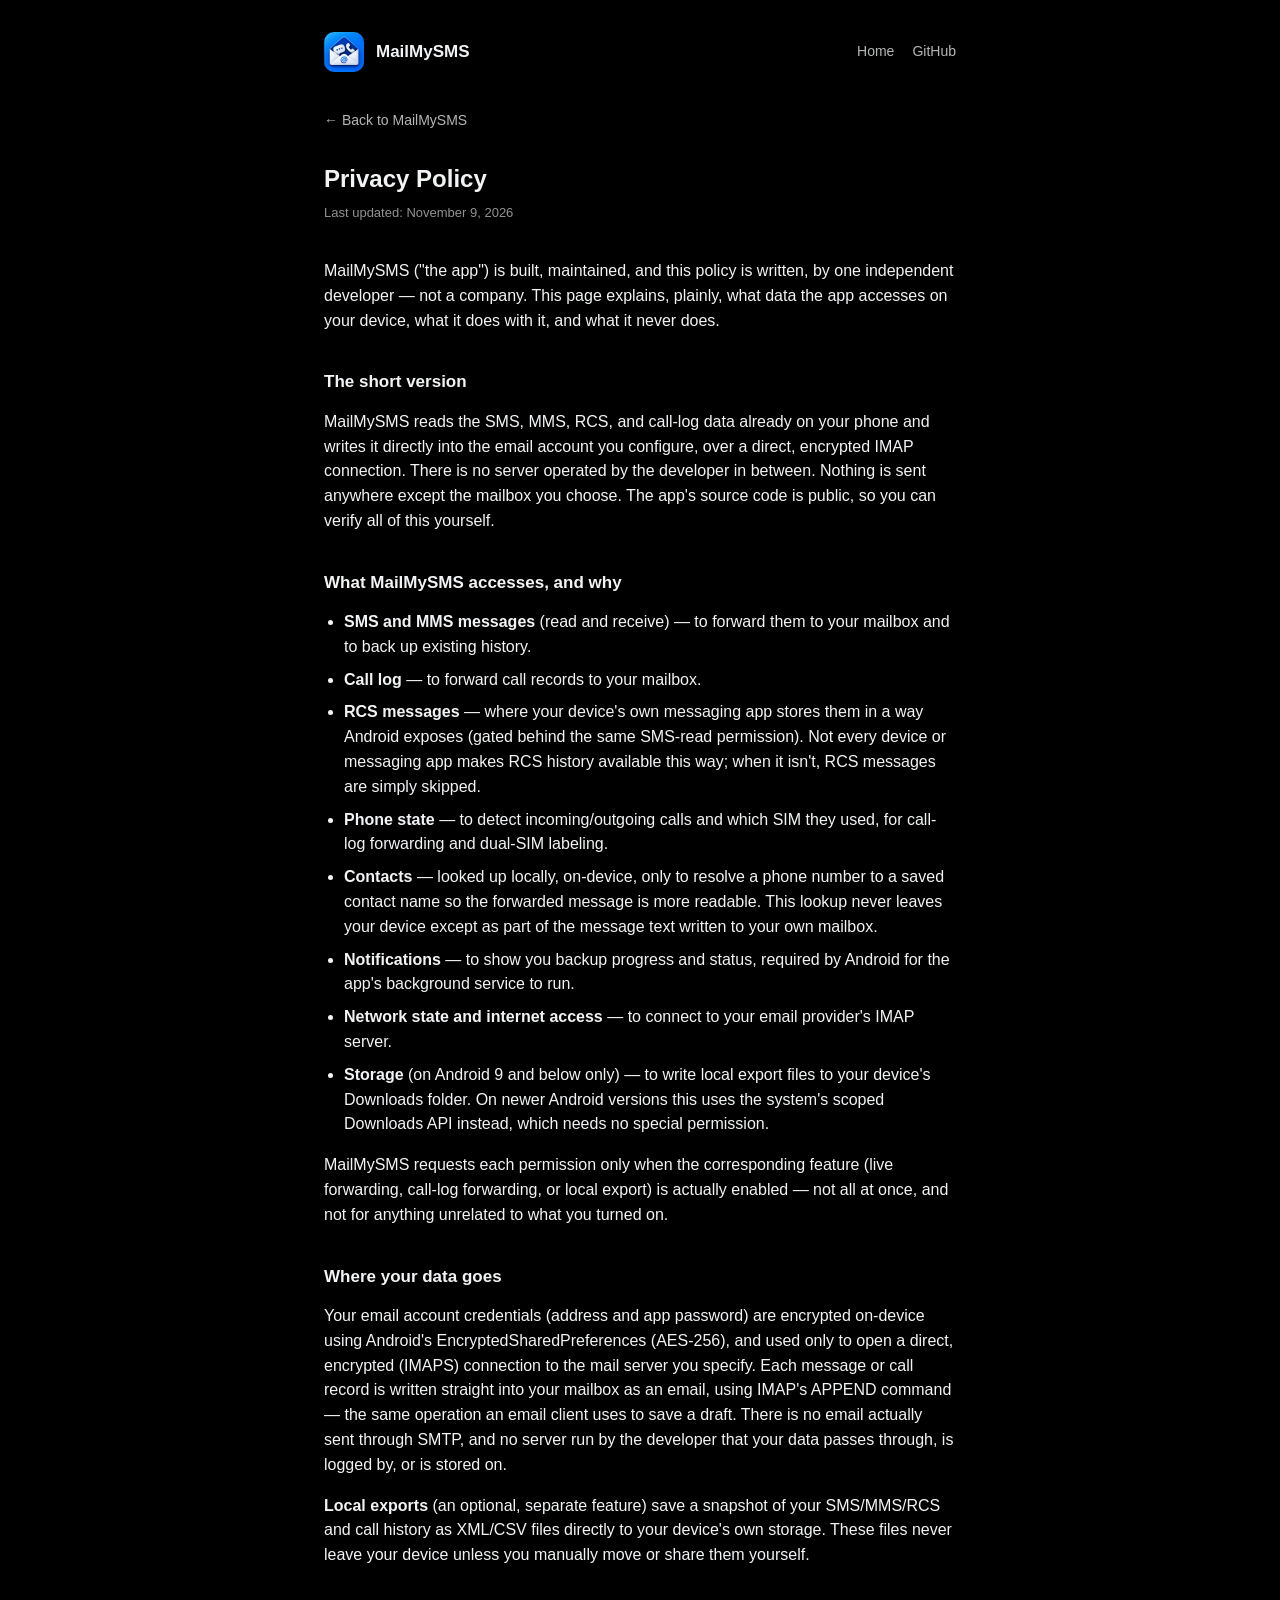
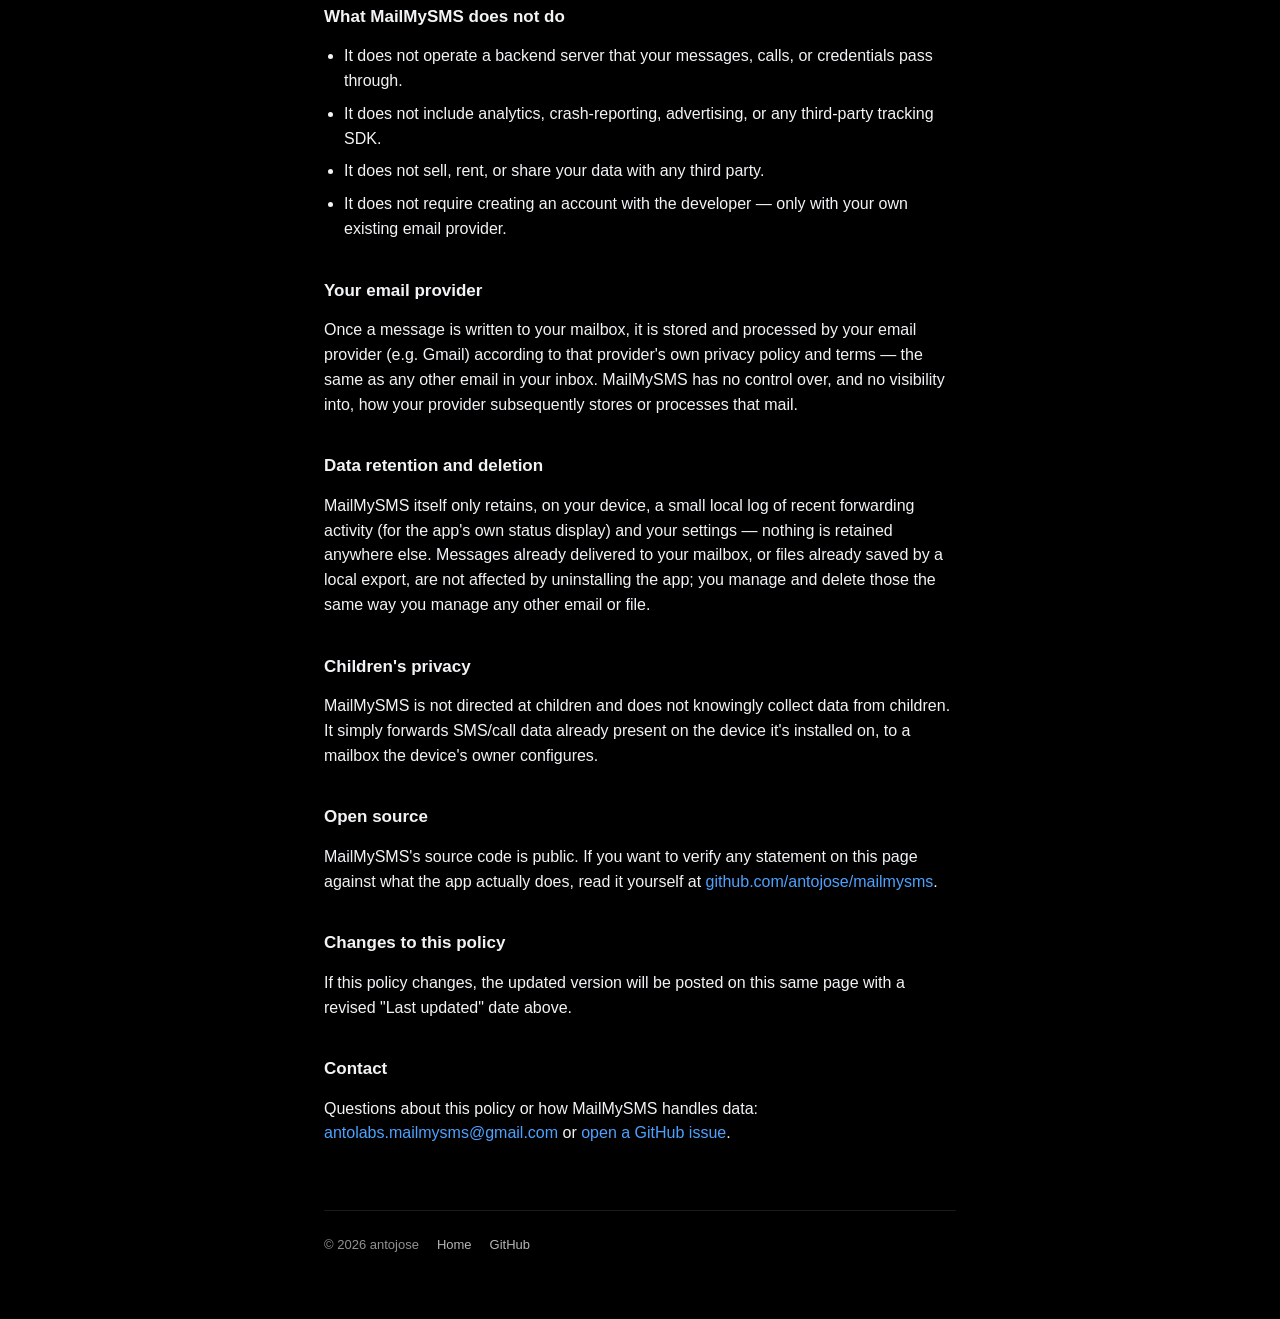
==== docs/privacy.html @ 64d9e7b8 "Add mailmysms.app website (landing page + privacy policy) Static site in docs/ for GitHub Pages, cus" ====
<!doctype html>
<html lang="en">
<head>
  <meta charset="utf-8">
  <meta name="viewport" content="width=device-width, initial-scale=1">
  <title>Privacy Policy — MailMySMS</title>
  <meta name="description" content="MailMySMS privacy policy: what data the app accesses, why, and exactly where it goes.">
  <link rel="icon" type="image/png" href="assets/img/favicon.png">
  <link rel="stylesheet" href="assets/css/style.css">
</head>
<body>
  <div class="wrap policy">
    <header class="site">
      <img src="assets/img/logo.png" alt="MailMySMS">
      <span class="wordmark">MailMySMS</span>
      <nav>
        <a href="index.html">Home</a>
        <a href="https://github.com/antojose/mailmysms">GitHub</a>
      </nav>
    </header>

    <a class="back-link" href="index.html">&larr; Back to MailMySMS</a>

    <h1>Privacy Policy</h1>
    <p class="updated">Last updated: November 9, 2026</p>

    <p>MailMySMS ("the app") is built, maintained, and this policy is written, by one independent developer — not a company. This page explains, plainly, what data the app accesses on your device, what it does with it, and what it never does.</p>

    <h2>The short version</h2>
    <p>MailMySMS reads the SMS, MMS, RCS, and call-log data already on your phone and writes it directly into the email account you configure, over a direct, encrypted IMAP connection. There is no server operated by the developer in between. Nothing is sent anywhere except the mailbox you choose. The app's source code is public, so you can verify all of this yourself.</p>

    <h2>What MailMySMS accesses, and why</h2>
    <ul>
      <li><strong>SMS and MMS messages</strong> (read and receive) — to forward them to your mailbox and to back up existing history.</li>
      <li><strong>Call log</strong> — to forward call records to your mailbox.</li>
      <li><strong>RCS messages</strong> — where your device's own messaging app stores them in a way Android exposes (gated behind the same SMS-read permission). Not every device or messaging app makes RCS history available this way; when it isn't, RCS messages are simply skipped.</li>
      <li><strong>Phone state</strong> — to detect incoming/outgoing calls and which SIM they used, for call-log forwarding and dual-SIM labeling.</li>
      <li><strong>Contacts</strong> — looked up locally, on-device, only to resolve a phone number to a saved contact name so the forwarded message is more readable. This lookup never leaves your device except as part of the message text written to your own mailbox.</li>
      <li><strong>Notifications</strong> — to show you backup progress and status, required by Android for the app's background service to run.</li>
      <li><strong>Network state and internet access</strong> — to connect to your email provider's IMAP server.</li>
      <li><strong>Storage</strong> (on Android 9 and below only) — to write local export files to your device's Downloads folder. On newer Android versions this uses the system's scoped Downloads API instead, which needs no special permission.</li>
    </ul>
    <p>MailMySMS requests each permission only when the corresponding feature (live forwarding, call-log forwarding, or local export) is actually enabled — not all at once, and not for anything unrelated to what you turned on.</p>

    <h2>Where your data goes</h2>
    <p>Your email account credentials (address and app password) are encrypted on-device using Android's EncryptedSharedPreferences (AES-256), and used only to open a direct, encrypted (IMAPS) connection to the mail server you specify. Each message or call record is written straight into your mailbox as an email, using IMAP's APPEND command — the same operation an email client uses to save a draft. There is no email actually sent through SMTP, and no server run by the developer that your data passes through, is logged by, or is stored on.</p>
    <p><strong>Local exports</strong> (an optional, separate feature) save a snapshot of your SMS/MMS/RCS and call history as XML/CSV files directly to your device's own storage. These files never leave your device unless you manually move or share them yourself.</p>

    <h2>What MailMySMS does not do</h2>
    <ul>
      <li>It does not operate a backend server that your messages, calls, or credentials pass through.</li>
      <li>It does not include analytics, crash-reporting, advertising, or any third-party tracking SDK.</li>
      <li>It does not sell, rent, or share your data with any third party.</li>
      <li>It does not require creating an account with the developer — only with your own existing email provider.</li>
    </ul>

    <h2>Your email provider</h2>
    <p>Once a message is written to your mailbox, it is stored and processed by your email provider (e.g. Gmail) according to that provider's own privacy policy and terms — the same as any other email in your inbox. MailMySMS has no control over, and no visibility into, how your provider subsequently stores or processes that mail.</p>

    <h2>Data retention and deletion</h2>
    <p>MailMySMS itself only retains, on your device, a small local log of recent forwarding activity (for the app's own status display) and your settings — nothing is retained anywhere else. Messages already delivered to your mailbox, or files already saved by a local export, are not affected by uninstalling the app; you manage and delete those the same way you manage any other email or file.</p>

    <h2>Children's privacy</h2>
    <p>MailMySMS is not directed at children and does not knowingly collect data from children. It simply forwards SMS/call data already present on the device it's installed on, to a mailbox the device's owner configures.</p>

    <h2>Open source</h2>
    <p>MailMySMS's source code is public. If you want to verify any statement on this page against what the app actually does, read it yourself at <a href="https://github.com/antojose/mailmysms">github.com/antojose/mailmysms</a>.</p>

    <h2>Changes to this policy</h2>
    <p>If this policy changes, the updated version will be posted on this same page with a revised "Last updated" date above.</p>

    <h2>Contact</h2>
    <p>Questions about this policy or how MailMySMS handles data: <a href="mailto:antolabs.mailmysms@gmail.com">antolabs.mailmysms@gmail.com</a> or <a href="https://github.com/antojose/mailmysms/issues/new">open a GitHub issue</a>.</p>

    <footer class="site">
      <span>&copy; <span id="year"></span> antojose</span>
      <a href="index.html">Home</a>
      <a href="https://github.com/antojose/mailmysms">GitHub</a>
      <span class="spacer"></span>
    </footer>
  </div>
  <script>document.getElementById('year').textContent = new Date().getFullYear();</script>
</body>
</html>
---- docs/assets/css/style.css ----
:root {
  --bg: #000000;
  --card-bg: rgba(33, 150, 243, 0.12);
  --card-border: rgba(255, 255, 255, 0.06);
  --text: #f2f3f5;
  --text-dim: rgba(242, 243, 245, 0.75);
  --text-dimmer: rgba(242, 243, 245, 0.6);
  --accent: #4da2ff;
  --accent-on: #04121f;
  --rule: rgba(255, 255, 255, 0.1);
  --max-width: 680px;
}

* {
  box-sizing: border-box;
}

html {
  -webkit-text-size-adjust: 100%;
}

body {
  margin: 0;
  background: var(--bg);
  color: var(--text);
  font-family: -apple-system, BlinkMacSystemFont, "Segoe UI", Roboto, Helvetica, Arial, sans-serif;
  line-height: 1.55;
}

.wrap {
  max-width: var(--max-width);
  margin: 0 auto;
  padding: 32px 24px 64px;
}

a {
  color: var(--accent);
  text-decoration: none;
}

a:hover {
  text-decoration: underline;
}

header.site {
  display: flex;
  align-items: center;
  gap: 12px;
  margin-bottom: 36px;
}

header.site img {
  width: 40px;
  height: 40px;
  border-radius: 10px;
  flex-shrink: 0;
}

header.site .wordmark {
  font-size: 17px;
  font-weight: 700;
}

header.site nav {
  margin-left: auto;
  display: flex;
  gap: 18px;
  font-size: 14px;
}

header.site nav a {
  color: var(--text-dim);
}

.hero {
  text-align: center;
  padding: 24px 0 8px;
}

.hero img.logo {
  width: 84px;
  height: 84px;
  border-radius: 20px;
  margin-bottom: 20px;
}

.hero h1 {
  font-size: 26px;
  line-height: 1.3;
  margin: 0 0 12px;
}

.hero p.tagline {
  font-size: 16px;
  color: var(--text-dim);
  margin: 0 auto 28px;
  max-width: 480px;
}

.cta-row {
  display: flex;
  flex-wrap: wrap;
  gap: 10px;
  justify-content: center;
  margin-bottom: 8px;
}

.btn {
  display: inline-flex;
  align-items: center;
  justify-content: center;
  padding: 12px 20px;
  border-radius: 24px;
  font-size: 15px;
  font-weight: 600;
  border: 1px solid transparent;
  cursor: pointer;
}

.btn-primary {
  background: var(--accent);
  color: var(--accent-on);
}

.btn-outline {
  background: transparent;
  border-color: rgba(255, 255, 255, 0.25);
  color: var(--text);
}

.btn-outline:hover,
.btn-primary:hover {
  text-decoration: none;
  filter: brightness(1.08);
}

section {
  margin-top: 48px;
}

h2 {
  font-size: 18px;
  margin: 0 0 14px;
}

h2.section-title {
  font-size: 13px;
  text-transform: uppercase;
  letter-spacing: 0.06em;
  color: var(--text-dimmer);
  margin-bottom: 18px;
}

p {
  margin: 0 0 16px;
}

.card {
  background: var(--card-bg);
  border: 1px solid var(--card-border);
  border-radius: 16px;
  padding: 20px;
}

.tagline-emphasis {
  font-weight: 700;
}

footer.site {
  margin-top: 64px;
  padding-top: 24px;
  border-top: 1px solid var(--rule);
  font-size: 13px;
  color: var(--text-dimmer);
  display: flex;
  flex-wrap: wrap;
  gap: 8px 18px;
  align-items: center;
}

footer.site a {
  color: var(--text-dim);
}

footer.site .spacer {
  flex: 1;
}

/* Privacy policy page */
.policy h1 {
  font-size: 24px;
  margin: 0 0 6px;
}

.policy .updated {
  color: var(--text-dimmer);
  font-size: 13px;
  margin-bottom: 36px;
}

.policy h2 {
  font-size: 17px;
  margin-top: 36px;
}

.policy ul {
  margin: 0 0 16px;
  padding-left: 20px;
}

.policy li {
  margin-bottom: 8px;
}

.back-link {
  display: inline-block;
  margin-bottom: 28px;
  font-size: 14px;
  color: var(--text-dim);
}

@media (max-width: 420px) {
  .hero h1 {
    font-size: 22px;
  }
  .cta-row {
    flex-direction: column;
  }
  .btn {
    width: 100%;
  }
}
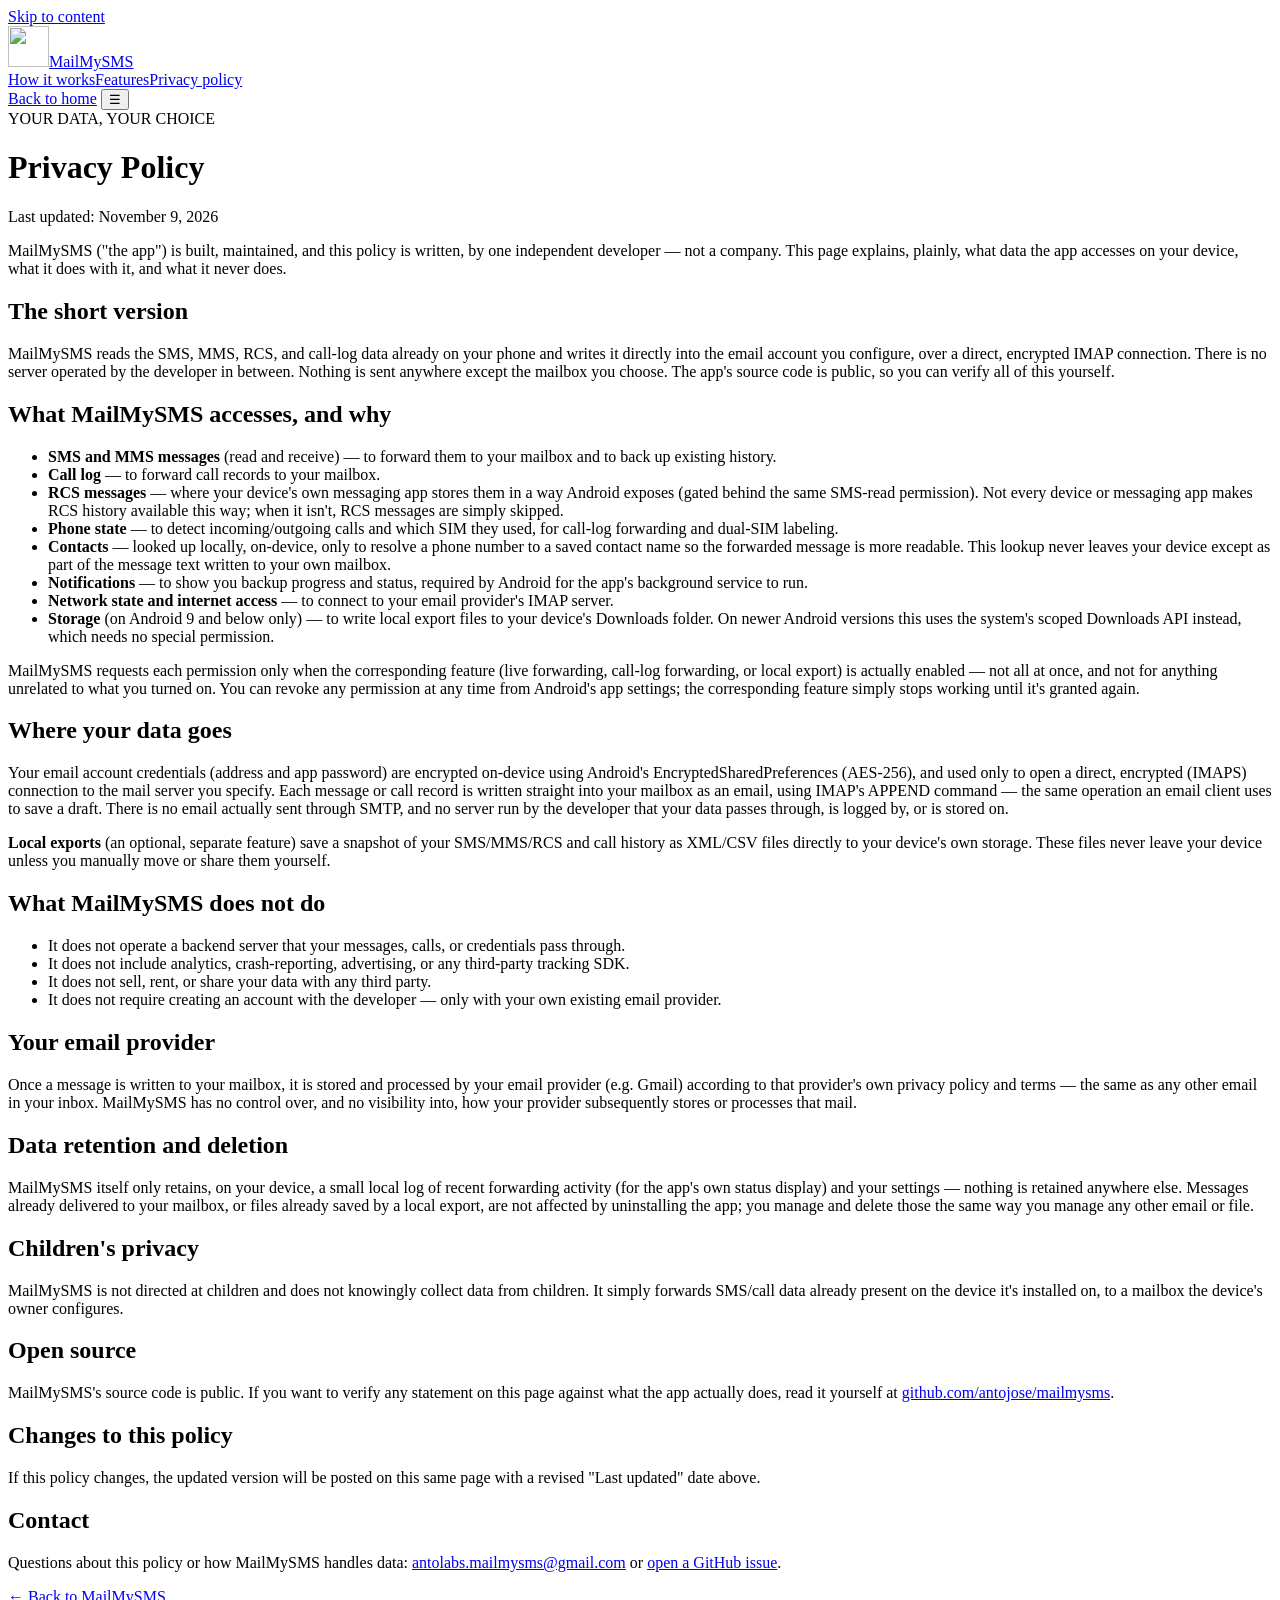
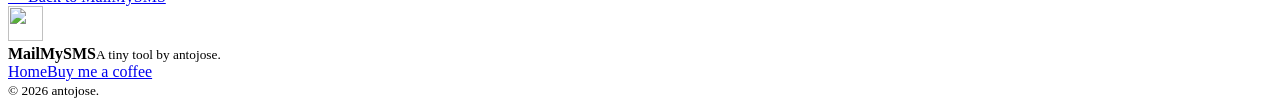
==== commit bcfcfa82: "Rebuild mailmysms.app site, merging in a ChatGPT-drafted design pass The user asked a separate ChatG" ====
--- a/docs/privacy.html
+++ b/docs/privacy.html
@@ -3,26 +3,30 @@
 <head>
   <meta charset="utf-8">
   <meta name="viewport" content="width=device-width, initial-scale=1">
+  <meta name="theme-color" content="#0c111b">
+  <meta name="description" content="MailMySMS privacy policy: what data the app accesses, why, and exactly where it goes.">
+  <link rel="canonical" href="https://mailmysms.app/privacy">
+  <link rel="icon" href="/assets/favicon.png" type="image/png">
+  <link rel="stylesheet" href="/styles.css">
+  <script src="/site.js" defer></script>
   <title>Privacy Policy — MailMySMS</title>
-  <meta name="description" content="MailMySMS privacy policy: what data the app accesses, why, and exactly where it goes.">
-  <link rel="icon" type="image/png" href="assets/img/favicon.png">
-  <link rel="stylesheet" href="assets/css/style.css">
 </head>
 <body>
-  <div class="wrap policy">
-    <header class="site">
-      <img src="assets/img/logo.png" alt="MailMySMS">
-      <span class="wordmark">MailMySMS</span>
-      <nav>
-        <a href="index.html">Home</a>
-        <a href="https://github.com/antojose/mailmysms">GitHub</a>
-      </nav>
-    </header>
+  <a class="skip" href="#main">Skip to content</a>
+  <header class="site-header">
+    <nav class="wrap nav" aria-label="Main navigation">
+      <a class="brand" href="/" aria-label="MailMySMS home"><img src="/assets/mailmysms-icon.webp" alt="" width="41" height="41"><span>MailMySMS</span></a>
+      <div class="nav-links"><a href="/#how">How it works</a><a href="/#features">Features</a><a href="/privacy" aria-current="page">Privacy policy</a></div>
+      <a class="nav-cta" href="/">Back to home</a>
+      <button class="menu-toggle" aria-expanded="false" aria-controls="mobile-menu" aria-label="Toggle menu">☰</button>
+    </nav>
+    <div class="mobile-menu" id="mobile-menu" hidden><a href="/">Home</a><a href="/#features">Features</a><a href="/privacy">Privacy policy</a></div>
+  </header>
 
-    <a class="back-link" href="index.html">&larr; Back to MailMySMS</a>
-
+  <main id="main" class="document wrap">
+    <span class="kicker">YOUR DATA, YOUR CHOICE</span>
     <h1>Privacy Policy</h1>
-    <p class="updated">Last updated: November 9, 2026</p>
+    <p class="meta">Last updated: November 9, 2026</p>
 
     <p>MailMySMS ("the app") is built, maintained, and this policy is written, by one independent developer — not a company. This page explains, plainly, what data the app accesses on your device, what it does with it, and what it never does.</p>
 
@@ -40,7 +44,7 @@
       <li><strong>Network state and internet access</strong> — to connect to your email provider's IMAP server.</li>
       <li><strong>Storage</strong> (on Android 9 and below only) — to write local export files to your device's Downloads folder. On newer Android versions this uses the system's scoped Downloads API instead, which needs no special permission.</li>
     </ul>
-    <p>MailMySMS requests each permission only when the corresponding feature (live forwarding, call-log forwarding, or local export) is actually enabled — not all at once, and not for anything unrelated to what you turned on.</p>
+    <p>MailMySMS requests each permission only when the corresponding feature (live forwarding, call-log forwarding, or local export) is actually enabled — not all at once, and not for anything unrelated to what you turned on. You can revoke any permission at any time from Android's app settings; the corresponding feature simply stops working until it's granted again.</p>
 
     <h2>Where your data goes</h2>
     <p>Your email account credentials (address and app password) are encrypted on-device using Android's EncryptedSharedPreferences (AES-256), and used only to open a direct, encrypted (IMAPS) connection to the mail server you specify. Each message or call record is written straight into your mailbox as an email, using IMAP's APPEND command — the same operation an email client uses to save a draft. There is no email actually sent through SMTP, and no server run by the developer that your data passes through, is logged by, or is stored on.</p>
@@ -72,13 +76,15 @@
     <h2>Contact</h2>
     <p>Questions about this policy or how MailMySMS handles data: <a href="mailto:antolabs.mailmysms@gmail.com">antolabs.mailmysms@gmail.com</a> or <a href="https://github.com/antojose/mailmysms/issues/new">open a GitHub issue</a>.</p>
 
-    <footer class="site">
-      <span>&copy; <span id="year"></span> antojose</span>
-      <a href="index.html">Home</a>
-      <a href="https://github.com/antojose/mailmysms">GitHub</a>
-      <span class="spacer"></span>
-    </footer>
-  </div>
-  <script>document.getElementById('year').textContent = new Date().getFullYear();</script>
+    <a class="back-link" href="/">← Back to MailMySMS</a>
+  </main>
+
+  <footer class="site-footer">
+    <div class="wrap footer-inner">
+      <div class="footer-brand"><img src="/assets/mailmysms-icon.webp" alt="" width="35" height="35"><div><strong>MailMySMS</strong><small>A tiny tool by antojose.</small></div></div>
+      <div class="footer-links"><a href="/">Home</a><a href="https://buymeacoffee.com/antojose" target="_blank" rel="noopener noreferrer">Buy me a coffee</a></div>
+      <small class="copyright">© <span id="year">2026</span> antojose.</small>
+    </div>
+  </footer>
 </body>
 </html>
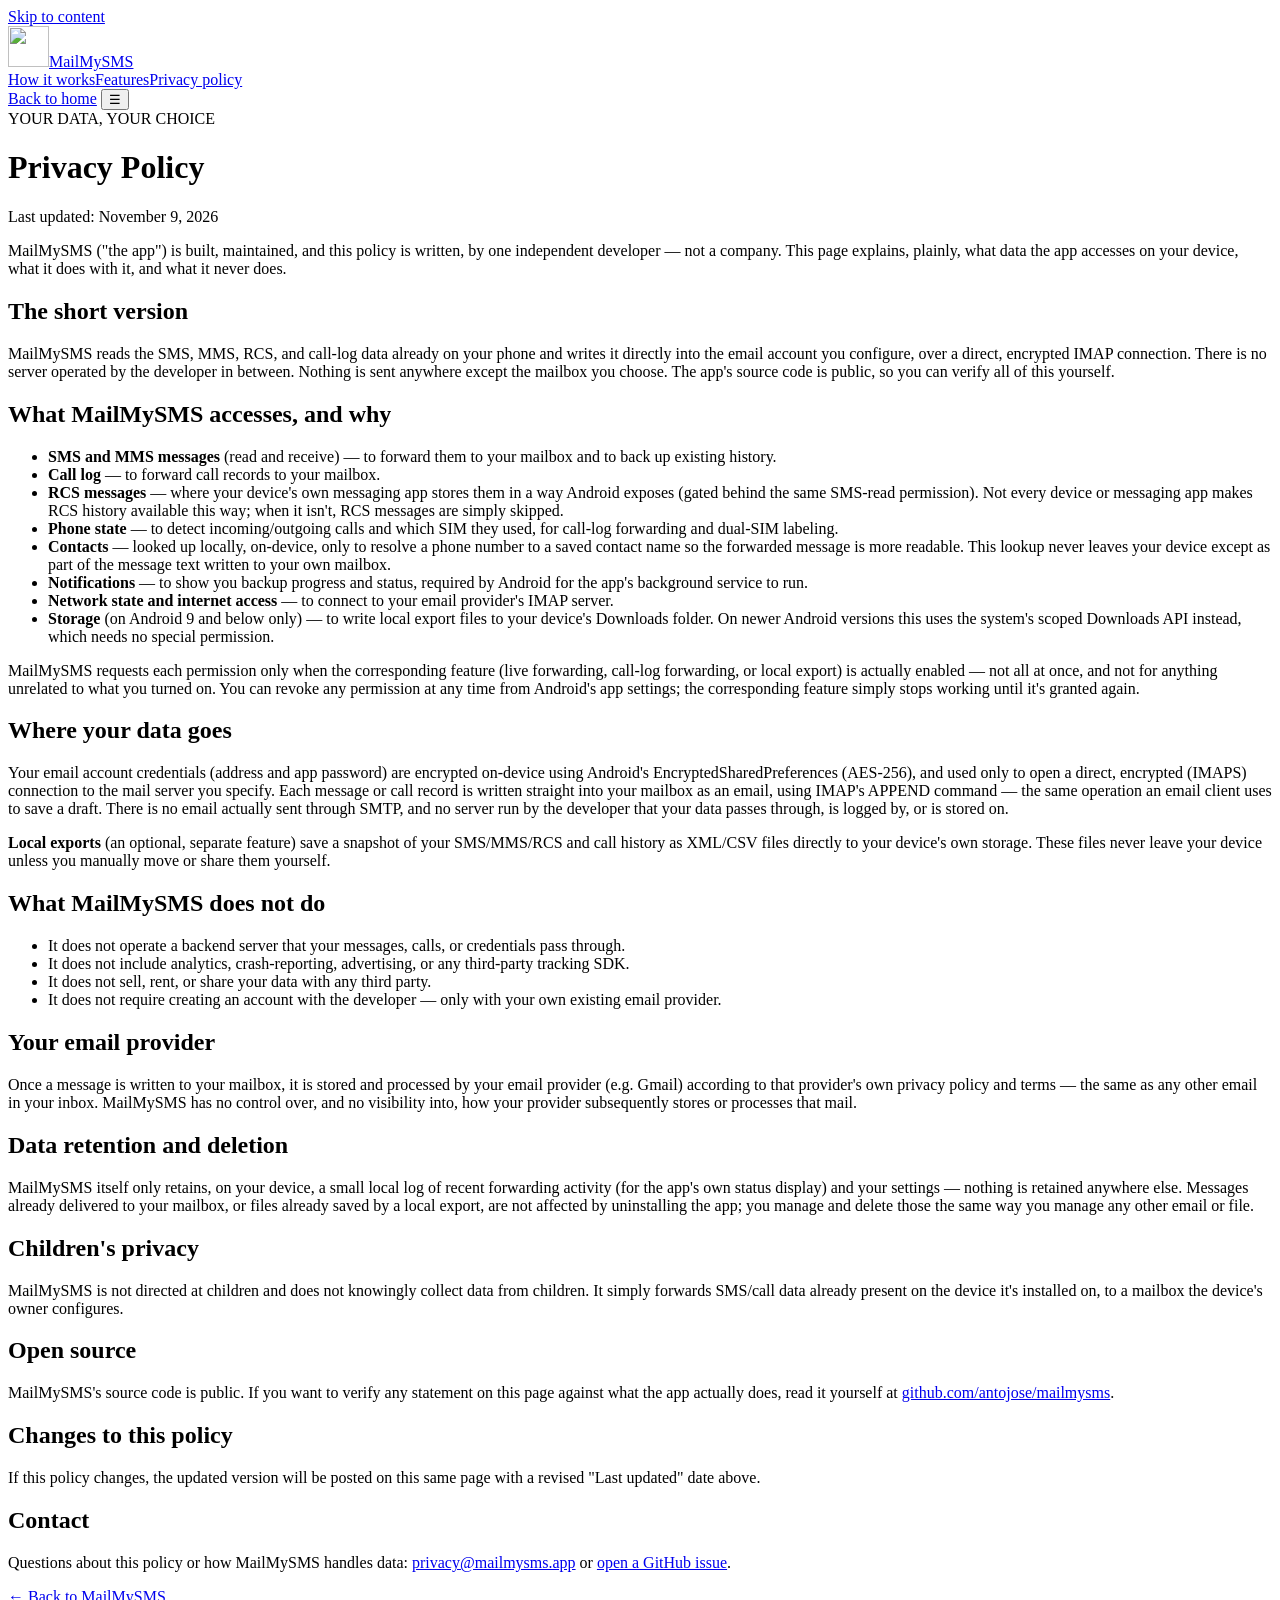
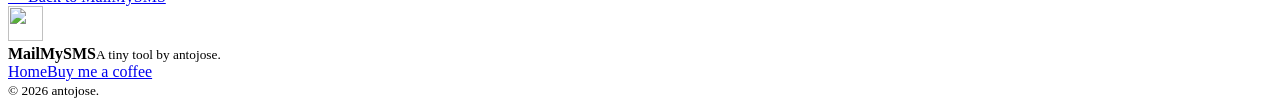
==== commit 536d9049: "Switch public contact addresses to support@/privacy@mailmysms.app Replaces the raw Gmail address sho" ====
--- a/docs/privacy.html
+++ b/docs/privacy.html
@@ -74,7 +74,7 @@
     <p>If this policy changes, the updated version will be posted on this same page with a revised "Last updated" date above.</p>
 
     <h2>Contact</h2>
-    <p>Questions about this policy or how MailMySMS handles data: <a href="mailto:antolabs.mailmysms@gmail.com">antolabs.mailmysms@gmail.com</a> or <a href="https://github.com/antojose/mailmysms/issues/new">open a GitHub issue</a>.</p>
+    <p>Questions about this policy or how MailMySMS handles data: <a href="mailto:privacy@mailmysms.app">privacy@mailmysms.app</a> or <a href="https://github.com/antojose/mailmysms/issues/new">open a GitHub issue</a>.</p>
 
     <a class="back-link" href="/">← Back to MailMySMS</a>
   </main>
